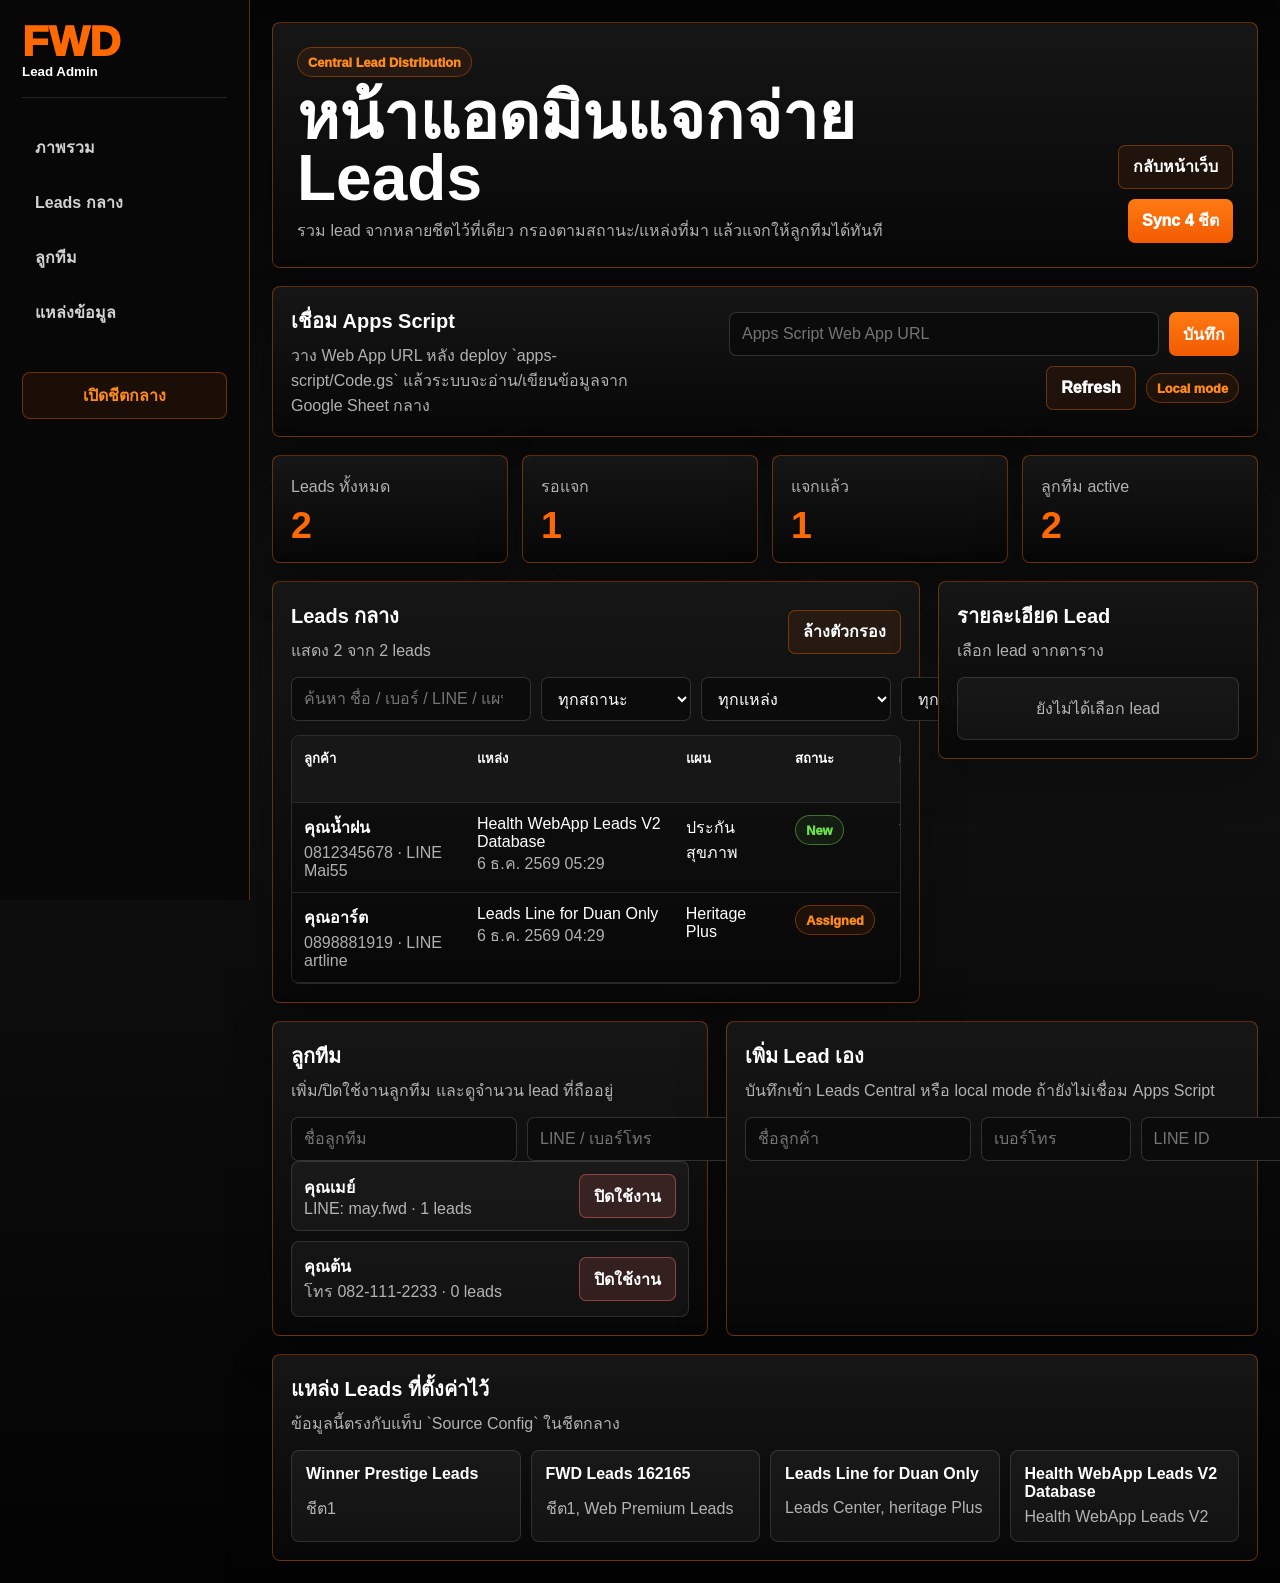
==== index.html @ d779cc02 "Add files via upload" ====
<!doctype html>
<html lang="th">
  <head>
    <meta charset="UTF-8" />
    <meta name="viewport" content="width=device-width, initial-scale=1.0" />
    <title>FWD Lead Admin</title>
    <link rel="stylesheet" href="admin.css" />
  </head>
  <body>
    <div class="admin-shell">
      <aside class="admin-sidebar" aria-label="เมนูแอดมิน">
        <a class="admin-brand" href="index.html">
          <span>FWD</span>
          <small>Lead Admin</small>
        </a>
        <nav>
          <a href="#overview">ภาพรวม</a>
          <a href="#leads">Leads กลาง</a>
          <a href="#team">ลูกทีม</a>
          <a href="#sources">แหล่งข้อมูล</a>
        </nav>
        <a class="sheet-link" href="https://docs.google.com/spreadsheets/d/1LzNAXK27a87ydnKd-WY3lDL8Pool29RR8zxAEy2vaPQ/edit" target="_blank" rel="noreferrer">เปิดชีตกลาง</a>
      </aside>

      <main class="admin-main">
        <header class="admin-top" id="overview">
          <div>
            <span class="eyebrow">Central Lead Distribution</span>
            <h1>หน้าแอดมินแจกจ่าย Leads</h1>
            <p>รวม lead จากหลายชีตไว้ที่เดียว กรองตามสถานะ/แหล่งที่มา แล้วแจกให้ลูกทีมได้ทันที</p>
          </div>
          <div class="admin-actions">
            <a class="ghost-btn" href="index.html">กลับหน้าเว็บ</a>
            <button class="primary-btn" id="sync-sources" type="button">Sync 4 ชีต</button>
          </div>
        </header>

        <section class="connect-panel" aria-labelledby="connect-title">
          <div>
            <h2 id="connect-title">เชื่อม Apps Script</h2>
            <p>วาง Web App URL หลัง deploy `apps-script/Code.gs` แล้วระบบจะอ่าน/เขียนข้อมูลจาก Google Sheet กลาง</p>
          </div>
          <div class="connect-form">
            <input id="central-api-url" type="url" placeholder="Apps Script Web App URL" />
            <button class="secondary-btn" id="save-api-url" type="button">บันทึก</button>
            <button class="ghost-btn" id="refresh-central" type="button">Refresh</button>
            <span class="sync-status" id="sync-status">Local mode</span>
          </div>
        </section>

        <section class="metric-grid" aria-label="สรุป leads">
          <article>
            <span>Leads ทั้งหมด</span>
            <strong id="metric-total">0</strong>
          </article>
          <article>
            <span>รอแจก</span>
            <strong id="metric-new">0</strong>
          </article>
          <article>
            <span>แจกแล้ว</span>
            <strong id="metric-assigned">0</strong>
          </article>
          <article>
            <span>ลูกทีม active</span>
            <strong id="metric-team">0</strong>
          </article>
        </section>

        <section class="workspace-grid">
          <section class="panel lead-workspace" id="leads" aria-labelledby="lead-title">
            <div class="panel-heading">
              <div>
                <h2 id="lead-title">Leads กลาง</h2>
                <p id="lead-summary">เลือก lead เพื่อดูรายละเอียด หรือแจกงานให้ลูกทีม</p>
              </div>
              <button class="ghost-btn" id="clear-filters" type="button">ล้างตัวกรอง</button>
            </div>

            <div class="filters">
              <input id="search-input" type="search" placeholder="ค้นหา ชื่อ / เบอร์ / LINE / แผน" />
              <select id="status-filter">
                <option value="all">ทุกสถานะ</option>
                <option value="New">New</option>
                <option value="Assigned">Assigned</option>
                <option value="Contacted">Contacted</option>
                <option value="Follow Up">Follow Up</option>
                <option value="Closed">Closed</option>
                <option value="Duplicate">Duplicate</option>
              </select>
              <select id="source-filter">
                <option value="all">ทุกแหล่ง</option>
              </select>
              <select id="owner-filter">
                <option value="all">ทุกคน</option>
                <option value="unassigned">ยังไม่แจก</option>
              </select>
            </div>

            <div class="lead-table-wrap">
              <table class="lead-table">
                <thead>
                  <tr>
                    <th>ลูกค้า</th>
                    <th>แหล่ง</th>
                    <th>แผน</th>
                    <th>สถานะ</th>
                    <th>ผู้รับผิดชอบ</th>
                    <th>จัดการ</th>
                  </tr>
                </thead>
                <tbody id="lead-table-body"></tbody>
              </table>
            </div>
          </section>

          <aside class="panel detail-panel" aria-labelledby="detail-title">
            <div class="panel-heading compact">
              <div>
                <h2 id="detail-title">รายละเอียด Lead</h2>
                <p id="detail-subtitle">เลือก lead จากตาราง</p>
              </div>
            </div>
            <div class="detail-content" id="lead-detail"></div>
          </aside>
        </section>

        <section class="lower-grid">
          <section class="panel" id="team" aria-labelledby="team-title">
            <div class="panel-heading">
              <div>
                <h2 id="team-title">ลูกทีม</h2>
                <p>เพิ่ม/ปิดใช้งานลูกทีม และดูจำนวน lead ที่ถืออยู่</p>
              </div>
            </div>
            <form class="team-form" id="team-form">
              <input id="member-name" name="memberName" type="text" placeholder="ชื่อลูกทีม" required />
              <input id="member-contact" name="memberContact" type="text" placeholder="LINE / เบอร์โทร" />
              <button class="secondary-btn" type="submit">เพิ่ม</button>
            </form>
            <div class="team-list" id="team-list"></div>
          </section>

          <section class="panel" aria-labelledby="manual-title">
            <div class="panel-heading">
              <div>
                <h2 id="manual-title">เพิ่ม Lead เอง</h2>
                <p>บันทึกเข้า Leads Central หรือ local mode ถ้ายังไม่เชื่อม Apps Script</p>
              </div>
            </div>
            <form class="manual-form" id="manual-lead-form">
              <input id="lead-name" name="leadName" type="text" placeholder="ชื่อลูกค้า" required />
              <input id="lead-phone" name="leadPhone" type="tel" placeholder="เบอร์โทร" required />
              <input id="lead-line" name="leadLine" type="text" placeholder="LINE ID" />
              <select id="lead-interest" name="leadInterest">
                <option value="ประกันสุขภาพ">ประกันสุขภาพ</option>
                <option value="ประกันโรคร้ายแรง">ประกันโรคร้ายแรง</option>
                <option value="Heritage Plus">Heritage Plus</option>
                <option value="ปรึกษาแผนประกัน">ปรึกษาแผนประกัน</option>
              </select>
              <button class="secondary-btn" type="submit">เพิ่ม Lead</button>
            </form>
          </section>
        </section>

        <section class="panel source-panel" id="sources" aria-labelledby="source-title">
          <div class="panel-heading">
            <div>
              <h2 id="source-title">แหล่ง Leads ที่ตั้งค่าไว้</h2>
              <p>ข้อมูลนี้ตรงกับแท็บ `Source Config` ในชีตกลาง</p>
            </div>
          </div>
          <div class="source-list">
            <article><strong>Winner Prestige Leads</strong><span>ชีต1</span></article>
            <article><strong>FWD Leads 162165</strong><span>ชีต1, Web Premium Leads</span></article>
            <article><strong>Leads Line for Duan Only</strong><span>Leads Center, heritage Plus</span></article>
            <article><strong>Health WebApp Leads V2 Database</strong><span>Health WebApp Leads V2</span></article>
          </div>
        </section>
      </main>
    </div>

    <script src="admin.js"></script>
  </body>
</html>
---- admin.css ----
:root {
  color-scheme: dark;
  --bg: #050505;
  --panel: #101010;
  --panel-soft: #171717;
  --line: rgba(255, 111, 0, 0.36);
  --line-soft: rgba(255, 255, 255, 0.12);
  --text: #ffffff;
  --muted: rgba(255, 255, 255, 0.68);
  --orange: #ff6900;
  --orange-2: #ff8a1d;
  --green: #6ee04d;
  --red: #ff6b6b;
  font-family: "Segoe UI", Tahoma, Arial, sans-serif;
}

* {
  box-sizing: border-box;
}

body {
  margin: 0;
  min-height: 100vh;
  color: var(--text);
  background: linear-gradient(180deg, #050505, #101010 45%, #030303);
}

button,
input,
select {
  font: inherit;
}

button {
  cursor: pointer;
}

a {
  color: inherit;
  text-decoration: none;
}

.admin-shell {
  display: grid;
  grid-template-columns: 250px minmax(0, 1fr);
  min-height: 100vh;
}

.admin-sidebar {
  position: sticky;
  top: 0;
  display: grid;
  align-content: start;
  gap: 26px;
  height: 100vh;
  padding: 22px;
  border-right: 1px solid var(--line);
  background: #070707;
}

.admin-brand {
  display: grid;
  gap: 3px;
  padding-bottom: 18px;
  border-bottom: 1px solid var(--line-soft);
}

.admin-brand span {
  color: var(--orange);
  font-size: 2.7rem;
  font-weight: 950;
  line-height: 0.9;
}

.admin-brand small {
  font-weight: 900;
}

.admin-sidebar nav {
  display: grid;
  gap: 8px;
}

.admin-sidebar nav a,
.sheet-link {
  min-height: 42px;
  padding: 10px 12px;
  border: 1px solid transparent;
  border-radius: 8px;
  color: rgba(255, 255, 255, 0.82);
  font-weight: 850;
}

.admin-sidebar nav a:hover,
.sheet-link {
  border-color: var(--line);
  background: rgba(255, 105, 0, 0.08);
  color: #fff;
}

.sheet-link {
  margin-top: 10px;
  color: var(--orange-2);
  text-align: center;
}

.admin-main {
  display: grid;
  gap: 18px;
  width: min(1380px, 100%);
  padding: 22px;
}

.admin-top,
.connect-panel,
.panel,
.metric-grid article {
  border: 1px solid var(--line);
  border-radius: 8px;
  background: linear-gradient(180deg, rgba(22, 22, 22, 0.98), rgba(7, 7, 7, 0.98));
  box-shadow: 0 18px 46px rgba(0, 0, 0, 0.28);
}

.admin-top {
  display: flex;
  gap: 18px;
  align-items: flex-end;
  justify-content: space-between;
  padding: 24px;
}

.eyebrow,
.sync-status,
.status-pill {
  display: inline-flex;
  width: fit-content;
  min-height: 30px;
  align-items: center;
  padding: 5px 10px;
  border: 1px solid var(--line);
  border-radius: 999px;
  color: var(--orange-2);
  background: rgba(255, 105, 0, 0.08);
  font-size: 0.8rem;
  font-weight: 950;
}

h1,
h2,
h3,
p {
  margin-top: 0;
}

h1 {
  margin: 10px 0 8px;
  font-size: clamp(2.1rem, 5vw, 4rem);
  line-height: 0.96;
}

h2 {
  margin-bottom: 6px;
  font-size: 1.25rem;
}

p {
  color: var(--muted);
}

.admin-top p,
.panel-heading p,
.connect-panel p {
  margin-bottom: 0;
}

.admin-actions,
.connect-form {
  display: flex;
  flex-wrap: wrap;
  gap: 10px;
  align-items: center;
  justify-content: flex-end;
}

.connect-panel {
  display: grid;
  grid-template-columns: minmax(0, 0.75fr) minmax(420px, 1.25fr);
  gap: 18px;
  align-items: center;
  padding: 18px;
}

.connect-form input {
  min-width: min(430px, 100%);
}

input,
select {
  min-height: 44px;
  border: 1px solid rgba(255, 255, 255, 0.16);
  border-radius: 7px;
  padding: 0 12px;
  color: #fff;
  background: #0b0b0b;
}

input:focus,
select:focus,
button:focus-visible,
a:focus-visible {
  outline: 3px solid rgba(255, 105, 0, 0.25);
  outline-offset: 2px;
}

.primary-btn,
.secondary-btn,
.ghost-btn,
.danger-btn {
  display: inline-flex;
  min-height: 44px;
  align-items: center;
  justify-content: center;
  border-radius: 7px;
  padding: 0 14px;
  color: #fff;
  font-weight: 950;
}

.primary-btn,
.secondary-btn {
  border: 0;
  background: linear-gradient(180deg, #ff7a13, #f15b00);
}

.ghost-btn {
  border: 1px solid var(--line);
  background: rgba(255, 105, 0, 0.08);
}

.danger-btn {
  border: 1px solid rgba(255, 107, 107, 0.45);
  background: rgba(255, 107, 107, 0.14);
}

.sync-status.is-live {
  border-color: rgba(110, 224, 77, 0.55);
  color: var(--green);
  background: rgba(110, 224, 77, 0.08);
}

.metric-grid {
  display: grid;
  grid-template-columns: repeat(4, minmax(0, 1fr));
  gap: 14px;
}

.metric-grid article {
  display: grid;
  gap: 8px;
  min-height: 108px;
  padding: 18px;
}

.metric-grid span,
.lead-muted,
.team-contact,
.source-list span,
.detail-row span {
  color: var(--muted);
}

.metric-grid strong {
  color: var(--orange);
  font-size: 2.35rem;
  line-height: 1;
}

.workspace-grid {
  display: grid;
  grid-template-columns: minmax(0, 1.45fr) minmax(320px, 0.55fr);
  gap: 18px;
  align-items: start;
}

.lower-grid {
  display: grid;
  grid-template-columns: minmax(0, 0.9fr) minmax(0, 1.1fr);
  gap: 18px;
}

.panel {
  padding: 18px;
}

.panel-heading {
  display: flex;
  gap: 12px;
  align-items: center;
  justify-content: space-between;
  margin-bottom: 14px;
}

.panel-heading.compact {
  align-items: flex-start;
}

.filters,
.team-form,
.manual-form {
  display: grid;
  gap: 10px;
}

.filters {
  grid-template-columns: minmax(240px, 1fr) 150px 190px 170px;
  margin-bottom: 14px;
}

.team-form {
  grid-template-columns: 1fr 1fr auto;
}

.manual-form {
  grid-template-columns: 1fr 150px 150px 170px auto;
}

.lead-table-wrap {
  overflow: auto;
  border: 1px solid var(--line-soft);
  border-radius: 8px;
}

.lead-table {
  width: 100%;
  min-width: 880px;
  border-collapse: collapse;
}

.lead-table th,
.lead-table td {
  padding: 12px;
  border-bottom: 1px solid var(--line-soft);
  text-align: left;
  vertical-align: top;
}

.lead-table th {
  position: sticky;
  top: 0;
  z-index: 1;
  color: #fff;
  background: #171717;
  font-size: 0.82rem;
}

.lead-table tbody tr {
  cursor: pointer;
}

.lead-table tbody tr:hover,
.lead-table tbody tr.is-selected {
  background: rgba(255, 105, 0, 0.08);
}

.lead-main {
  display: grid;
  gap: 4px;
}

.lead-name {
  font-weight: 950;
}

.status-pill.status-new {
  color: var(--green);
  border-color: rgba(110, 224, 77, 0.45);
  background: rgba(110, 224, 77, 0.08);
}

.status-pill.status-assigned {
  color: var(--orange-2);
}

.status-pill.status-closed {
  color: rgba(255, 255, 255, 0.78);
}

.assign-controls {
  display: grid;
  grid-template-columns: 1fr auto;
  gap: 8px;
}

.detail-content,
.team-list,
.source-list {
  display: grid;
  gap: 10px;
}

.detail-card,
.team-item,
.source-list article,
.empty-state {
  border: 1px solid var(--line-soft);
  border-radius: 8px;
  background: rgba(255, 255, 255, 0.045);
}

.detail-card {
  display: grid;
  gap: 10px;
  padding: 14px;
}

.detail-row {
  display: grid;
  gap: 4px;
}

.detail-row strong {
  overflow-wrap: anywhere;
}

.team-item {
  display: grid;
  grid-template-columns: 1fr auto;
  gap: 12px;
  align-items: center;
  padding: 12px;
}

.team-name {
  display: block;
  font-weight: 950;
}

.source-list {
  grid-template-columns: repeat(4, minmax(0, 1fr));
}

.source-list article {
  display: grid;
  gap: 6px;
  min-height: 92px;
  padding: 14px;
}

.empty-state {
  padding: 18px;
  color: var(--muted);
  text-align: center;
}

.toast {
  position: fixed;
  right: 18px;
  bottom: 18px;
  z-index: 50;
  max-width: min(380px, calc(100% - 36px));
  padding: 14px 18px;
  border: 1px solid var(--line);
  border-radius: 8px;
  color: #fff;
  background: rgba(8, 8, 8, 0.96);
  box-shadow: 0 18px 60px rgba(0, 0, 0, 0.42);
  font-weight: 850;
}

@media (max-width: 1180px) {
  .admin-shell,
  .connect-panel,
  .workspace-grid,
  .lower-grid {
    grid-template-columns: 1fr;
  }

  .admin-sidebar {
    position: static;
    height: auto;
  }

  .admin-sidebar nav {
    grid-template-columns: repeat(4, minmax(0, 1fr));
  }

  .source-list,
  .metric-grid {
    grid-template-columns: repeat(2, minmax(0, 1fr));
  }
}

@media (max-width: 760px) {
  .admin-main,
  .admin-sidebar {
    padding: 12px;
  }

  .admin-top,
  .panel-heading {
    align-items: stretch;
    flex-direction: column;
  }

  .admin-actions,
  .connect-form {
    justify-content: stretch;
  }

  .connect-form input,
  .admin-actions > *,
  .connect-form > * {
    width: 100%;
  }

  .filters,
  .team-form,
  .manual-form,
  .source-list,
  .metric-grid,
  .admin-sidebar nav {
    grid-template-columns: 1fr;
  }
}
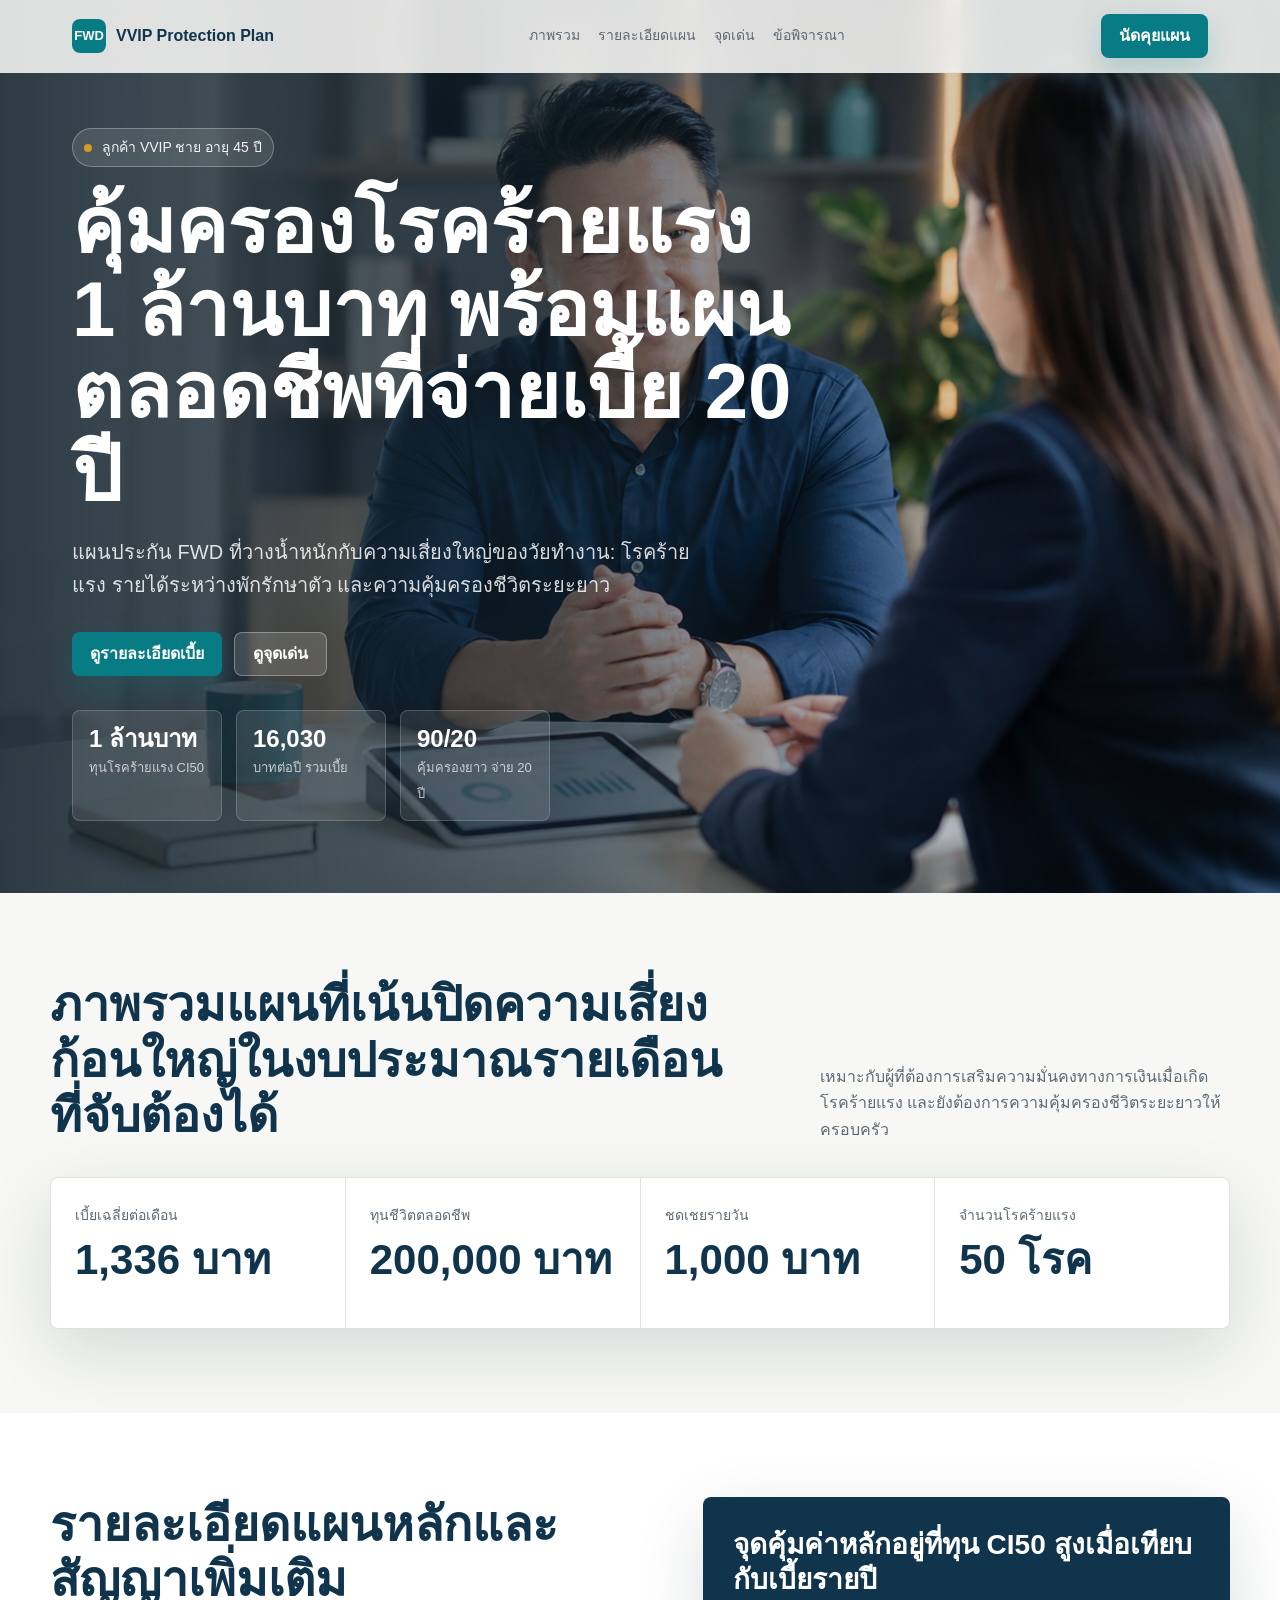
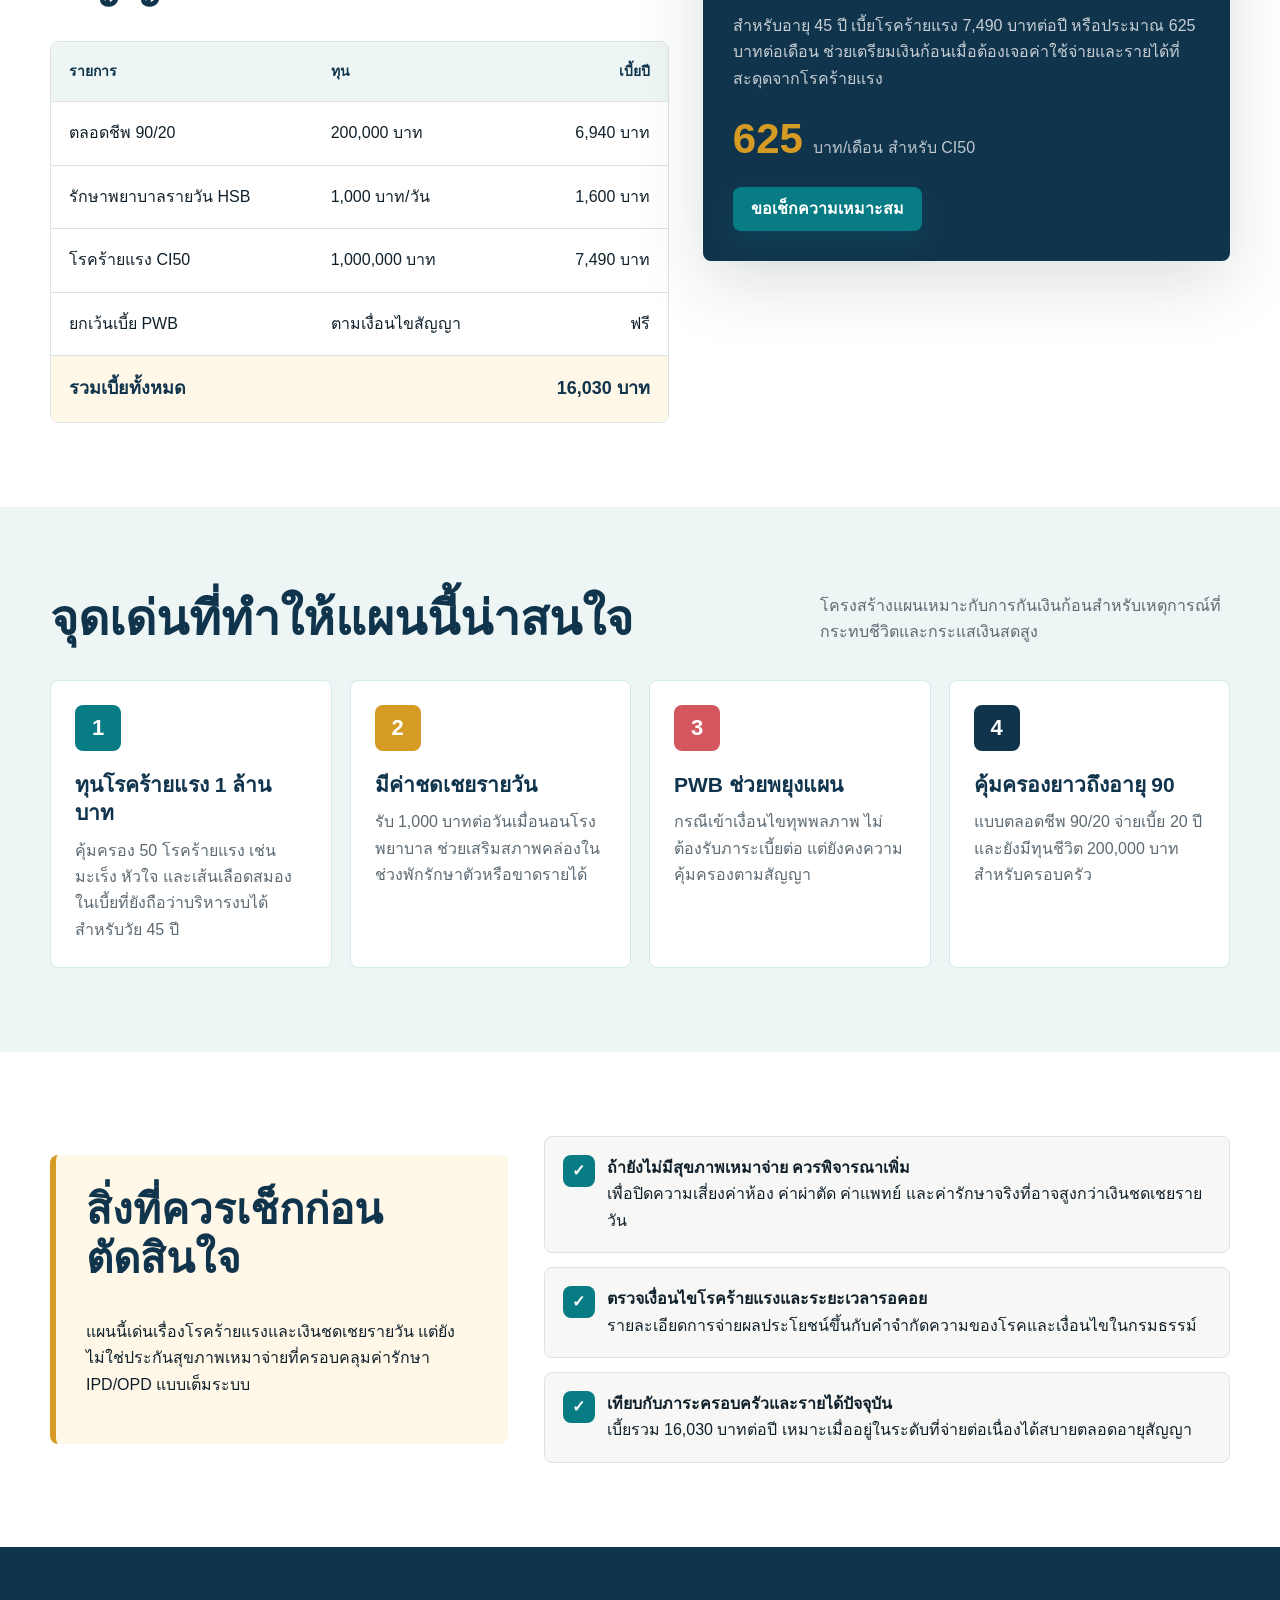
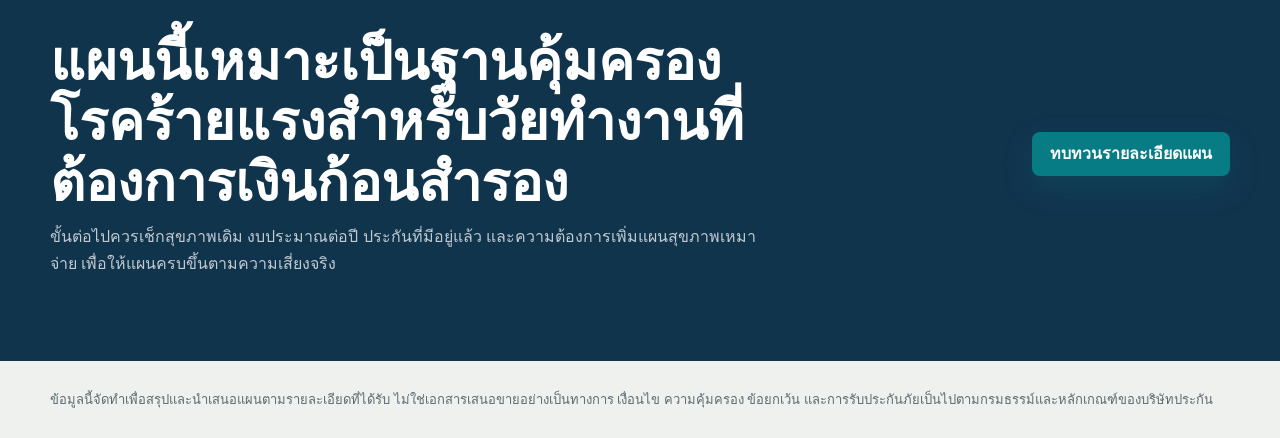
==== commit daa68b48: "Replace lead admin static app" ====
--- a/index.html
+++ b/index.html
@@ -1,185 +1,812 @@
 <!doctype html>
 <html lang="th">
   <head>
-    <meta charset="UTF-8" />
-    <meta name="viewport" content="width=device-width, initial-scale=1.0" />
-    <title>FWD Lead Admin</title>
-    <link rel="stylesheet" href="admin.css" />
+    <meta charset="utf-8">
+    <meta name="viewport" content="width=device-width, initial-scale=1">
+    <title>แผนประกัน FWD สำหรับลูกค้า VVIP อายุ 45 ปี</title>
+    <meta
+      name="description"
+      content="สรุปแผนประกัน FWD สำหรับลูกค้าชายอายุ 45 ปี เน้นทุนโรคร้ายแรง 1 ล้านบาท พร้อมตลอดชีพ 90/20 และค่าชดเชยรายวัน"
+    >
+    <style>
+      :root {
+        --ink: #10202b;
+        --muted: #5d6a73;
+        --navy: #11344d;
+        --teal: #087c85;
+        --mint: #d9f3ed;
+        --gold: #d69b24;
+        --rose: #d4575f;
+        --paper: #f7f8f5;
+        --white: #ffffff;
+        --line: #dde4df;
+        --shadow: 0 22px 70px rgba(16, 32, 43, 0.14);
+      }
+
+      * {
+        box-sizing: border-box;
+      }
+
+      html {
+        scroll-behavior: smooth;
+      }
+
+      body {
+        margin: 0;
+        color: var(--ink);
+        background: var(--paper);
+        font-family: "Segoe UI", Tahoma, sans-serif;
+        line-height: 1.65;
+      }
+
+      a {
+        color: inherit;
+        text-decoration: none;
+      }
+
+      .page {
+        overflow: hidden;
+      }
+
+      .nav {
+        position: fixed;
+        top: 0;
+        z-index: 20;
+        width: 100%;
+        background: rgba(247, 248, 245, 0.88);
+        border-bottom: 1px solid rgba(221, 228, 223, 0.8);
+        backdrop-filter: blur(18px);
+      }
+
+      .nav__inner {
+        display: flex;
+        align-items: center;
+        justify-content: space-between;
+        gap: 20px;
+        max-width: 1180px;
+        margin: 0 auto;
+        padding: 14px 22px;
+      }
+
+      .brand {
+        display: flex;
+        align-items: center;
+        gap: 10px;
+        font-weight: 800;
+        color: var(--navy);
+      }
+
+      .brand__mark {
+        display: grid;
+        width: 34px;
+        height: 34px;
+        place-items: center;
+        color: var(--white);
+        background: var(--teal);
+        border-radius: 8px;
+        font-size: 13px;
+      }
+
+      .nav__links {
+        display: flex;
+        align-items: center;
+        gap: 18px;
+        color: var(--muted);
+        font-size: 14px;
+        white-space: nowrap;
+      }
+
+      .nav__cta,
+      .button {
+        display: inline-flex;
+        align-items: center;
+        justify-content: center;
+        min-height: 44px;
+        padding: 0 18px;
+        border-radius: 8px;
+        font-weight: 800;
+        color: var(--white);
+        background: var(--teal);
+        box-shadow: 0 12px 30px rgba(8, 124, 133, 0.22);
+      }
+
+      .hero {
+        min-height: 88vh;
+        padding-top: 72px;
+        background:
+          linear-gradient(90deg, rgba(16, 32, 43, 0.88) 0%, rgba(16, 32, 43, 0.66) 43%, rgba(16, 32, 43, 0.1) 78%),
+          url("assets/fwd-hero.png") center right / cover no-repeat;
+        color: var(--white);
+      }
+
+      .hero__inner {
+        display: grid;
+        align-items: center;
+        min-height: calc(88vh - 72px);
+        max-width: 1180px;
+        margin: 0 auto;
+        padding: 56px 22px 72px;
+      }
+
+      .eyebrow {
+        display: inline-flex;
+        width: fit-content;
+        align-items: center;
+        gap: 10px;
+        margin-bottom: 18px;
+        padding: 7px 11px;
+        border: 1px solid rgba(255, 255, 255, 0.28);
+        border-radius: 999px;
+        background: rgba(255, 255, 255, 0.11);
+        color: rgba(255, 255, 255, 0.92);
+        font-size: 14px;
+      }
+
+      .eyebrow::before {
+        content: "";
+        width: 8px;
+        height: 8px;
+        border-radius: 999px;
+        background: var(--gold);
+      }
+
+      h1,
+      h2,
+      h3,
+      p {
+        margin-top: 0;
+      }
+
+      h1 {
+        max-width: 720px;
+        margin-bottom: 20px;
+        font-size: clamp(38px, 6.8vw, 78px);
+        line-height: 1.06;
+      }
+
+      .hero__lead {
+        max-width: 640px;
+        margin-bottom: 30px;
+        color: rgba(255, 255, 255, 0.84);
+        font-size: 20px;
+      }
+
+      .hero__actions {
+        display: flex;
+        flex-wrap: wrap;
+        gap: 12px;
+        margin-bottom: 34px;
+      }
+
+      .button--secondary {
+        color: var(--white);
+        background: rgba(255, 255, 255, 0.14);
+        border: 1px solid rgba(255, 255, 255, 0.32);
+        box-shadow: none;
+      }
+
+      .hero__proof {
+        display: grid;
+        grid-template-columns: repeat(3, minmax(0, 150px));
+        gap: 14px;
+      }
+
+      .proof {
+        padding: 14px 16px;
+        border: 1px solid rgba(255, 255, 255, 0.18);
+        border-radius: 8px;
+        background: rgba(255, 255, 255, 0.1);
+      }
+
+      .proof strong {
+        display: block;
+        font-size: 24px;
+        line-height: 1.2;
+      }
+
+      .proof span {
+        color: rgba(255, 255, 255, 0.72);
+        font-size: 13px;
+      }
+
+      section {
+        padding: 84px 22px;
+      }
+
+      .section__inner {
+        max-width: 1180px;
+        margin: 0 auto;
+      }
+
+      .section__head {
+        display: flex;
+        align-items: end;
+        justify-content: space-between;
+        gap: 26px;
+        margin-bottom: 34px;
+      }
+
+      .section__head h2 {
+        max-width: 680px;
+        margin-bottom: 0;
+        color: var(--navy);
+        font-size: clamp(28px, 4.4vw, 48px);
+        line-height: 1.15;
+      }
+
+      .section__head p {
+        max-width: 410px;
+        margin-bottom: 0;
+        color: var(--muted);
+      }
+
+      .metrics {
+        display: grid;
+        grid-template-columns: repeat(4, minmax(0, 1fr));
+        gap: 1px;
+        overflow: hidden;
+        border: 1px solid var(--line);
+        border-radius: 8px;
+        background: var(--line);
+        box-shadow: var(--shadow);
+      }
+
+      .metric {
+        min-height: 150px;
+        padding: 24px;
+        background: var(--white);
+      }
+
+      .metric span {
+        color: var(--muted);
+        font-size: 14px;
+      }
+
+      .metric strong {
+        display: block;
+        margin-top: 8px;
+        color: var(--navy);
+        font-size: clamp(26px, 3.8vw, 42px);
+        line-height: 1.12;
+      }
+
+      .plan {
+        background: var(--white);
+      }
+
+      .plan__grid {
+        display: grid;
+        grid-template-columns: minmax(0, 1.08fr) minmax(320px, 0.92fr);
+        gap: 34px;
+        align-items: start;
+      }
+
+      .table-wrap {
+        overflow: hidden;
+        border: 1px solid var(--line);
+        border-radius: 8px;
+      }
+
+      table {
+        width: 100%;
+        border-collapse: collapse;
+        background: var(--white);
+      }
+
+      th,
+      td {
+        padding: 18px;
+        text-align: left;
+        border-bottom: 1px solid var(--line);
+        vertical-align: top;
+      }
+
+      th {
+        color: var(--navy);
+        background: #edf6f4;
+        font-size: 14px;
+      }
+
+      td:last-child,
+      th:last-child {
+        text-align: right;
+      }
+
+      tr:last-child td {
+        border-bottom: 0;
+      }
+
+      .total-row td {
+        color: var(--navy);
+        background: #fff8e8;
+        font-size: 18px;
+        font-weight: 900;
+      }
+
+      .quote-panel {
+        padding: 30px;
+        border-radius: 8px;
+        background: var(--navy);
+        color: var(--white);
+        box-shadow: var(--shadow);
+      }
+
+      .quote-panel h3 {
+        margin-bottom: 16px;
+        font-size: 28px;
+        line-height: 1.25;
+      }
+
+      .quote-panel p {
+        color: rgba(255, 255, 255, 0.76);
+      }
+
+      .quote-panel__price {
+        display: flex;
+        align-items: baseline;
+        gap: 10px;
+        margin: 26px 0;
+      }
+
+      .quote-panel__price strong {
+        color: var(--gold);
+        font-size: 42px;
+        line-height: 1;
+      }
+
+      .quote-panel__price span {
+        color: rgba(255, 255, 255, 0.72);
+      }
+
+      .features {
+        background: #edf6f4;
+      }
+
+      .feature-grid {
+        display: grid;
+        grid-template-columns: repeat(4, minmax(0, 1fr));
+        gap: 18px;
+      }
+
+      .feature-card {
+        min-height: 260px;
+        padding: 24px;
+        border: 1px solid rgba(8, 124, 133, 0.16);
+        border-radius: 8px;
+        background: var(--white);
+      }
+
+      .feature-card__icon {
+        display: grid;
+        width: 46px;
+        height: 46px;
+        margin-bottom: 20px;
+        place-items: center;
+        border-radius: 8px;
+        color: var(--white);
+        background: var(--teal);
+        font-size: 22px;
+        font-weight: 900;
+      }
+
+      .feature-card:nth-child(2) .feature-card__icon {
+        background: var(--gold);
+      }
+
+      .feature-card:nth-child(3) .feature-card__icon {
+        background: var(--rose);
+      }
+
+      .feature-card:nth-child(4) .feature-card__icon {
+        background: var(--navy);
+      }
+
+      .feature-card h3 {
+        margin-bottom: 10px;
+        color: var(--navy);
+        font-size: 21px;
+        line-height: 1.35;
+      }
+
+      .feature-card p {
+        margin-bottom: 0;
+        color: var(--muted);
+      }
+
+      .consider {
+        background: var(--white);
+      }
+
+      .consider__grid {
+        display: grid;
+        grid-template-columns: minmax(0, 0.8fr) minmax(0, 1.2fr);
+        gap: 36px;
+        align-items: center;
+      }
+
+      .notice {
+        padding: 30px;
+        border-left: 6px solid var(--gold);
+        border-radius: 8px;
+        background: #fff8e8;
+      }
+
+      .notice h2 {
+        color: var(--navy);
+        font-size: clamp(28px, 4vw, 42px);
+        line-height: 1.18;
+      }
+
+      .check-list {
+        display: grid;
+        gap: 14px;
+        margin: 0;
+        padding: 0;
+        list-style: none;
+      }
+
+      .check-list li {
+        display: grid;
+        grid-template-columns: 32px 1fr;
+        gap: 12px;
+        align-items: start;
+        padding: 18px;
+        border: 1px solid var(--line);
+        border-radius: 8px;
+        background: var(--paper);
+      }
+
+      .check-list span {
+        display: grid;
+        width: 32px;
+        height: 32px;
+        place-items: center;
+        border-radius: 8px;
+        color: var(--white);
+        background: var(--teal);
+        font-weight: 900;
+      }
+
+      .cta {
+        color: var(--white);
+        background: var(--navy);
+      }
+
+      .cta__inner {
+        display: grid;
+        grid-template-columns: minmax(0, 1fr) auto;
+        gap: 28px;
+        align-items: center;
+      }
+
+      .cta h2 {
+        max-width: 760px;
+        margin-bottom: 12px;
+        font-size: clamp(30px, 4.8vw, 54px);
+        line-height: 1.12;
+      }
+
+      .cta p {
+        max-width: 720px;
+        margin-bottom: 0;
+        color: rgba(255, 255, 255, 0.74);
+      }
+
+      .fineprint {
+        padding: 28px 22px;
+        color: var(--muted);
+        background: #eef1ed;
+        font-size: 13px;
+      }
+
+      .fineprint__inner {
+        max-width: 1180px;
+        margin: 0 auto;
+      }
+
+      @media (max-width: 900px) {
+        .nav__links {
+          display: none;
+        }
+
+        .hero {
+          min-height: auto;
+          background:
+            linear-gradient(180deg, rgba(16, 32, 43, 0.92) 0%, rgba(16, 32, 43, 0.72) 58%, rgba(16, 32, 43, 0.28) 100%),
+            url("assets/fwd-hero.png") center / cover no-repeat;
+        }
+
+        .hero__inner {
+          min-height: 760px;
+          align-items: start;
+          padding-top: 84px;
+        }
+
+        .hero__proof,
+        .metrics,
+        .feature-grid,
+        .plan__grid,
+        .consider__grid,
+        .cta__inner {
+          grid-template-columns: 1fr;
+        }
+
+        .section__head {
+          display: block;
+        }
+
+        .section__head p {
+          margin-top: 12px;
+        }
+
+        td:last-child,
+        th:last-child {
+          text-align: left;
+        }
+      }
+
+      @media (max-width: 560px) {
+        .nav__inner {
+          padding-inline: 16px;
+        }
+
+        .nav__cta {
+          min-height: 40px;
+          padding-inline: 12px;
+          font-size: 13px;
+        }
+
+        .hero__inner,
+        section {
+          padding-inline: 16px;
+        }
+
+        .hero__inner {
+          min-height: 720px;
+        }
+
+        h1 {
+          font-size: 38px;
+        }
+
+        .hero__lead {
+          font-size: 17px;
+        }
+
+        .hero__actions .button {
+          width: 100%;
+        }
+
+        th,
+        td {
+          padding: 14px;
+          font-size: 14px;
+        }
+
+        .quote-panel,
+        .notice {
+          padding: 22px;
+        }
+      }
+    </style>
   </head>
   <body>
-    <div class="admin-shell">
-      <aside class="admin-sidebar" aria-label="เมนูแอดมิน">
-        <a class="admin-brand" href="index.html">
-          <span>FWD</span>
-          <small>Lead Admin</small>
-        </a>
-        <nav>
-          <a href="#overview">ภาพรวม</a>
-          <a href="#leads">Leads กลาง</a>
-          <a href="#team">ลูกทีม</a>
-          <a href="#sources">แหล่งข้อมูล</a>
-        </nav>
-        <a class="sheet-link" href="https://docs.google.com/spreadsheets/d/1LzNAXK27a87ydnKd-WY3lDL8Pool29RR8zxAEy2vaPQ/edit" target="_blank" rel="noreferrer">เปิดชีตกลาง</a>
-      </aside>
-
-      <main class="admin-main">
-        <header class="admin-top" id="overview">
+    <main class="page">
+      <nav class="nav" aria-label="หลัก">
+        <div class="nav__inner">
+          <a class="brand" href="#top" aria-label="กลับไปด้านบน">
+            <span class="brand__mark">FWD</span>
+            <span>VVIP Protection Plan</span>
+          </a>
+          <div class="nav__links">
+            <a href="#summary">ภาพรวม</a>
+            <a href="#plan">รายละเอียดแผน</a>
+            <a href="#highlights">จุดเด่น</a>
+            <a href="#consider">ข้อพิจารณา</a>
+          </div>
+          <a class="nav__cta" href="#contact">นัดคุยแผน</a>
+        </div>
+      </nav>
+
+      <header class="hero" id="top">
+        <div class="hero__inner">
           <div>
-            <span class="eyebrow">Central Lead Distribution</span>
-            <h1>หน้าแอดมินแจกจ่าย Leads</h1>
-            <p>รวม lead จากหลายชีตไว้ที่เดียว กรองตามสถานะ/แหล่งที่มา แล้วแจกให้ลูกทีมได้ทันที</p>
+            <div class="eyebrow">ลูกค้า VVIP ชาย อายุ 45 ปี</div>
+            <h1>คุ้มครองโรคร้ายแรง 1 ล้านบาท พร้อมแผนตลอดชีพที่จ่ายเบี้ย 20 ปี</h1>
+            <p class="hero__lead">
+              แผนประกัน FWD ที่วางน้ำหนักกับความเสี่ยงใหญ่ของวัยทำงาน: โรคร้ายแรง รายได้ระหว่างพักรักษาตัว และความคุ้มครองชีวิตระยะยาว
+            </p>
+            <div class="hero__actions">
+              <a class="button" href="#plan">ดูรายละเอียดเบี้ย</a>
+              <a class="button button--secondary" href="#highlights">ดูจุดเด่น</a>
+            </div>
+            <div class="hero__proof" aria-label="ตัวเลขสำคัญ">
+              <div class="proof">
+                <strong>1 ล้านบาท</strong>
+                <span>ทุนโรคร้ายแรง CI50</span>
+              </div>
+              <div class="proof">
+                <strong>16,030</strong>
+                <span>บาทต่อปี รวมเบี้ย</span>
+              </div>
+              <div class="proof">
+                <strong>90/20</strong>
+                <span>คุ้มครองยาว จ่าย 20 ปี</span>
+              </div>
+            </div>
           </div>
-          <div class="admin-actions">
-            <a class="ghost-btn" href="index.html">กลับหน้าเว็บ</a>
-            <button class="primary-btn" id="sync-sources" type="button">Sync 4 ชีต</button>
+        </div>
+      </header>
+
+      <section id="summary">
+        <div class="section__inner">
+          <div class="section__head">
+            <h2>ภาพรวมแผนที่เน้นปิดความเสี่ยงก้อนใหญ่ในงบประมาณรายเดือนที่จับต้องได้</h2>
+            <p>เหมาะกับผู้ที่ต้องการเสริมความมั่นคงทางการเงินเมื่อเกิดโรคร้ายแรง และยังต้องการความคุ้มครองชีวิตระยะยาวให้ครอบครัว</p>
           </div>
-        </header>
-
-        <section class="connect-panel" aria-labelledby="connect-title">
+          <div class="metrics">
+            <div class="metric">
+              <span>เบี้ยเฉลี่ยต่อเดือน</span>
+              <strong>1,336 บาท</strong>
+            </div>
+            <div class="metric">
+              <span>ทุนชีวิตตลอดชีพ</span>
+              <strong>200,000 บาท</strong>
+            </div>
+            <div class="metric">
+              <span>ชดเชยรายวัน</span>
+              <strong>1,000 บาท</strong>
+            </div>
+            <div class="metric">
+              <span>จำนวนโรคร้ายแรง</span>
+              <strong>50 โรค</strong>
+            </div>
+          </div>
+        </div>
+      </section>
+
+      <section class="plan" id="plan">
+        <div class="section__inner plan__grid">
           <div>
-            <h2 id="connect-title">เชื่อม Apps Script</h2>
-            <p>วาง Web App URL หลัง deploy `apps-script/Code.gs` แล้วระบบจะอ่าน/เขียนข้อมูลจาก Google Sheet กลาง</p>
-          </div>
-          <div class="connect-form">
-            <input id="central-api-url" type="url" placeholder="Apps Script Web App URL" />
-            <button class="secondary-btn" id="save-api-url" type="button">บันทึก</button>
-            <button class="ghost-btn" id="refresh-central" type="button">Refresh</button>
-            <span class="sync-status" id="sync-status">Local mode</span>
-          </div>
-        </section>
-
-        <section class="metric-grid" aria-label="สรุป leads">
-          <article>
-            <span>Leads ทั้งหมด</span>
-            <strong id="metric-total">0</strong>
-          </article>
-          <article>
-            <span>รอแจก</span>
-            <strong id="metric-new">0</strong>
-          </article>
-          <article>
-            <span>แจกแล้ว</span>
-            <strong id="metric-assigned">0</strong>
-          </article>
-          <article>
-            <span>ลูกทีม active</span>
-            <strong id="metric-team">0</strong>
-          </article>
-        </section>
-
-        <section class="workspace-grid">
-          <section class="panel lead-workspace" id="leads" aria-labelledby="lead-title">
-            <div class="panel-heading">
-              <div>
-                <h2 id="lead-title">Leads กลาง</h2>
-                <p id="lead-summary">เลือก lead เพื่อดูรายละเอียด หรือแจกงานให้ลูกทีม</p>
-              </div>
-              <button class="ghost-btn" id="clear-filters" type="button">ล้างตัวกรอง</button>
+            <div class="section__head">
+              <h2>รายละเอียดแผนหลักและสัญญาเพิ่มเติม</h2>
             </div>
-
-            <div class="filters">
-              <input id="search-input" type="search" placeholder="ค้นหา ชื่อ / เบอร์ / LINE / แผน" />
-              <select id="status-filter">
-                <option value="all">ทุกสถานะ</option>
-                <option value="New">New</option>
-                <option value="Assigned">Assigned</option>
-                <option value="Contacted">Contacted</option>
-                <option value="Follow Up">Follow Up</option>
-                <option value="Closed">Closed</option>
-                <option value="Duplicate">Duplicate</option>
-              </select>
-              <select id="source-filter">
-                <option value="all">ทุกแหล่ง</option>
-              </select>
-              <select id="owner-filter">
-                <option value="all">ทุกคน</option>
-                <option value="unassigned">ยังไม่แจก</option>
-              </select>
-            </div>
-
-            <div class="lead-table-wrap">
-              <table class="lead-table">
+            <div class="table-wrap">
+              <table>
                 <thead>
                   <tr>
-                    <th>ลูกค้า</th>
-                    <th>แหล่ง</th>
-                    <th>แผน</th>
-                    <th>สถานะ</th>
-                    <th>ผู้รับผิดชอบ</th>
-                    <th>จัดการ</th>
+                    <th>รายการ</th>
+                    <th>ทุน</th>
+                    <th>เบี้ยปี</th>
                   </tr>
                 </thead>
-                <tbody id="lead-table-body"></tbody>
+                <tbody>
+                  <tr>
+                    <td>ตลอดชีพ 90/20</td>
+                    <td>200,000 บาท</td>
+                    <td>6,940 บาท</td>
+                  </tr>
+                  <tr>
+                    <td>รักษาพยาบาลรายวัน HSB</td>
+                    <td>1,000 บาท/วัน</td>
+                    <td>1,600 บาท</td>
+                  </tr>
+                  <tr>
+                    <td>โรคร้ายแรง CI50</td>
+                    <td>1,000,000 บาท</td>
+                    <td>7,490 บาท</td>
+                  </tr>
+                  <tr>
+                    <td>ยกเว้นเบี้ย PWB</td>
+                    <td>ตามเงื่อนไขสัญญา</td>
+                    <td>ฟรี</td>
+                  </tr>
+                  <tr class="total-row">
+                    <td>รวมเบี้ยทั้งหมด</td>
+                    <td></td>
+                    <td>16,030 บาท</td>
+                  </tr>
+                </tbody>
               </table>
             </div>
-          </section>
-
-          <aside class="panel detail-panel" aria-labelledby="detail-title">
-            <div class="panel-heading compact">
+          </div>
+
+          <aside class="quote-panel" aria-label="สรุปราคา">
+            <h3>จุดคุ้มค่าหลักอยู่ที่ทุน CI50 สูงเมื่อเทียบกับเบี้ยรายปี</h3>
+            <p>
+              สำหรับอายุ 45 ปี เบี้ยโรคร้ายแรง 7,490 บาทต่อปี หรือประมาณ 625 บาทต่อเดือน ช่วยเตรียมเงินก้อนเมื่อต้องเจอค่าใช้จ่ายและรายได้ที่สะดุดจากโรคร้ายแรง
+            </p>
+            <div class="quote-panel__price">
+              <strong>625</strong>
+              <span>บาท/เดือน สำหรับ CI50</span>
+            </div>
+            <a class="button" href="#contact">ขอเช็กความเหมาะสม</a>
+          </aside>
+        </div>
+      </section>
+
+      <section class="features" id="highlights">
+        <div class="section__inner">
+          <div class="section__head">
+            <h2>จุดเด่นที่ทำให้แผนนี้น่าสนใจ</h2>
+            <p>โครงสร้างแผนเหมาะกับการกันเงินก้อนสำหรับเหตุการณ์ที่กระทบชีวิตและกระแสเงินสดสูง</p>
+          </div>
+          <div class="feature-grid">
+            <article class="feature-card">
+              <div class="feature-card__icon">1</div>
+              <h3>ทุนโรคร้ายแรง 1 ล้านบาท</h3>
+              <p>คุ้มครอง 50 โรคร้ายแรง เช่น มะเร็ง หัวใจ และเส้นเลือดสมอง ในเบี้ยที่ยังถือว่าบริหารงบได้สำหรับวัย 45 ปี</p>
+            </article>
+            <article class="feature-card">
+              <div class="feature-card__icon">2</div>
+              <h3>มีค่าชดเชยรายวัน</h3>
+              <p>รับ 1,000 บาทต่อวันเมื่อนอนโรงพยาบาล ช่วยเสริมสภาพคล่องในช่วงพักรักษาตัวหรือขาดรายได้</p>
+            </article>
+            <article class="feature-card">
+              <div class="feature-card__icon">3</div>
+              <h3>PWB ช่วยพยุงแผน</h3>
+              <p>กรณีเข้าเงื่อนไขทุพพลภาพ ไม่ต้องรับภาระเบี้ยต่อ แต่ยังคงความคุ้มครองตามสัญญา</p>
+            </article>
+            <article class="feature-card">
+              <div class="feature-card__icon">4</div>
+              <h3>คุ้มครองยาวถึงอายุ 90</h3>
+              <p>แบบตลอดชีพ 90/20 จ่ายเบี้ย 20 ปี และยังมีทุนชีวิต 200,000 บาทสำหรับครอบครัว</p>
+            </article>
+          </div>
+        </div>
+      </section>
+
+      <section class="consider" id="consider">
+        <div class="section__inner consider__grid">
+          <div class="notice">
+            <h2>สิ่งที่ควรเช็กก่อนตัดสินใจ</h2>
+            <p>
+              แผนนี้เด่นเรื่องโรคร้ายแรงและเงินชดเชยรายวัน แต่ยังไม่ใช่ประกันสุขภาพเหมาจ่ายที่ครอบคลุมค่ารักษา IPD/OPD แบบเต็มระบบ
+            </p>
+          </div>
+          <ul class="check-list">
+            <li>
+              <span>✓</span>
               <div>
-                <h2 id="detail-title">รายละเอียด Lead</h2>
-                <p id="detail-subtitle">เลือก lead จากตาราง</p>
+                <strong>ถ้ายังไม่มีสุขภาพเหมาจ่าย ควรพิจารณาเพิ่ม</strong><br>
+                เพื่อปิดความเสี่ยงค่าห้อง ค่าผ่าตัด ค่าแพทย์ และค่ารักษาจริงที่อาจสูงกว่าเงินชดเชยรายวัน
               </div>
-            </div>
-            <div class="detail-content" id="lead-detail"></div>
-          </aside>
-        </section>
-
-        <section class="lower-grid">
-          <section class="panel" id="team" aria-labelledby="team-title">
-            <div class="panel-heading">
+            </li>
+            <li>
+              <span>✓</span>
               <div>
-                <h2 id="team-title">ลูกทีม</h2>
-                <p>เพิ่ม/ปิดใช้งานลูกทีม และดูจำนวน lead ที่ถืออยู่</p>
+                <strong>ตรวจเงื่อนไขโรคร้ายแรงและระยะเวลารอคอย</strong><br>
+                รายละเอียดการจ่ายผลประโยชน์ขึ้นกับคำจำกัดความของโรคและเงื่อนไขในกรมธรรม์
               </div>
-            </div>
-            <form class="team-form" id="team-form">
-              <input id="member-name" name="memberName" type="text" placeholder="ชื่อลูกทีม" required />
-              <input id="member-contact" name="memberContact" type="text" placeholder="LINE / เบอร์โทร" />
-              <button class="secondary-btn" type="submit">เพิ่ม</button>
-            </form>
-            <div class="team-list" id="team-list"></div>
-          </section>
-
-          <section class="panel" aria-labelledby="manual-title">
-            <div class="panel-heading">
+            </li>
+            <li>
+              <span>✓</span>
               <div>
-                <h2 id="manual-title">เพิ่ม Lead เอง</h2>
-                <p>บันทึกเข้า Leads Central หรือ local mode ถ้ายังไม่เชื่อม Apps Script</p>
+                <strong>เทียบกับภาระครอบครัวและรายได้ปัจจุบัน</strong><br>
+                เบี้ยรวม 16,030 บาทต่อปี เหมาะเมื่ออยู่ในระดับที่จ่ายต่อเนื่องได้สบายตลอดอายุสัญญา
               </div>
-            </div>
-            <form class="manual-form" id="manual-lead-form">
-              <input id="lead-name" name="leadName" type="text" placeholder="ชื่อลูกค้า" required />
-              <input id="lead-phone" name="leadPhone" type="tel" placeholder="เบอร์โทร" required />
-              <input id="lead-line" name="leadLine" type="text" placeholder="LINE ID" />
-              <select id="lead-interest" name="leadInterest">
-                <option value="ประกันสุขภาพ">ประกันสุขภาพ</option>
-                <option value="ประกันโรคร้ายแรง">ประกันโรคร้ายแรง</option>
-                <option value="Heritage Plus">Heritage Plus</option>
-                <option value="ปรึกษาแผนประกัน">ปรึกษาแผนประกัน</option>
-              </select>
-              <button class="secondary-btn" type="submit">เพิ่ม Lead</button>
-            </form>
-          </section>
-        </section>
-
-        <section class="panel source-panel" id="sources" aria-labelledby="source-title">
-          <div class="panel-heading">
-            <div>
-              <h2 id="source-title">แหล่ง Leads ที่ตั้งค่าไว้</h2>
-              <p>ข้อมูลนี้ตรงกับแท็บ `Source Config` ในชีตกลาง</p>
-            </div>
+            </li>
+          </ul>
+        </div>
+      </section>
+
+      <section class="cta" id="contact">
+        <div class="section__inner cta__inner">
+          <div>
+            <h2>แผนนี้เหมาะเป็นฐานคุ้มครองโรคร้ายแรงสำหรับวัยทำงานที่ต้องการเงินก้อนสำรอง</h2>
+            <p>
+              ขั้นต่อไปควรเช็กสุขภาพเดิม งบประมาณต่อปี ประกันที่มีอยู่แล้ว และความต้องการเพิ่มแผนสุขภาพเหมาจ่าย เพื่อให้แผนครบขึ้นตามความเสี่ยงจริง
+            </p>
           </div>
-          <div class="source-list">
-            <article><strong>Winner Prestige Leads</strong><span>ชีต1</span></article>
-            <article><strong>FWD Leads 162165</strong><span>ชีต1, Web Premium Leads</span></article>
-            <article><strong>Leads Line for Duan Only</strong><span>Leads Center, heritage Plus</span></article>
-            <article><strong>Health WebApp Leads V2 Database</strong><span>Health WebApp Leads V2</span></article>
-          </div>
-        </section>
-      </main>
-    </div>
-
-    <script src="admin.js"></script>
+          <a class="button" href="#plan">ทบทวนรายละเอียดแผน</a>
+        </div>
+      </section>
+
+      <footer class="fineprint">
+        <div class="fineprint__inner">
+          ข้อมูลนี้จัดทำเพื่อสรุปและนำเสนอแผนตามรายละเอียดที่ได้รับ ไม่ใช่เอกสารเสนอขายอย่างเป็นทางการ เงื่อนไข ความคุ้มครอง ข้อยกเว้น และการรับประกันภัยเป็นไปตามกรมธรรม์และหลักเกณฑ์ของบริษัทประกัน
+        </div>
+      </footer>
+    </main>
   </body>
 </html>
